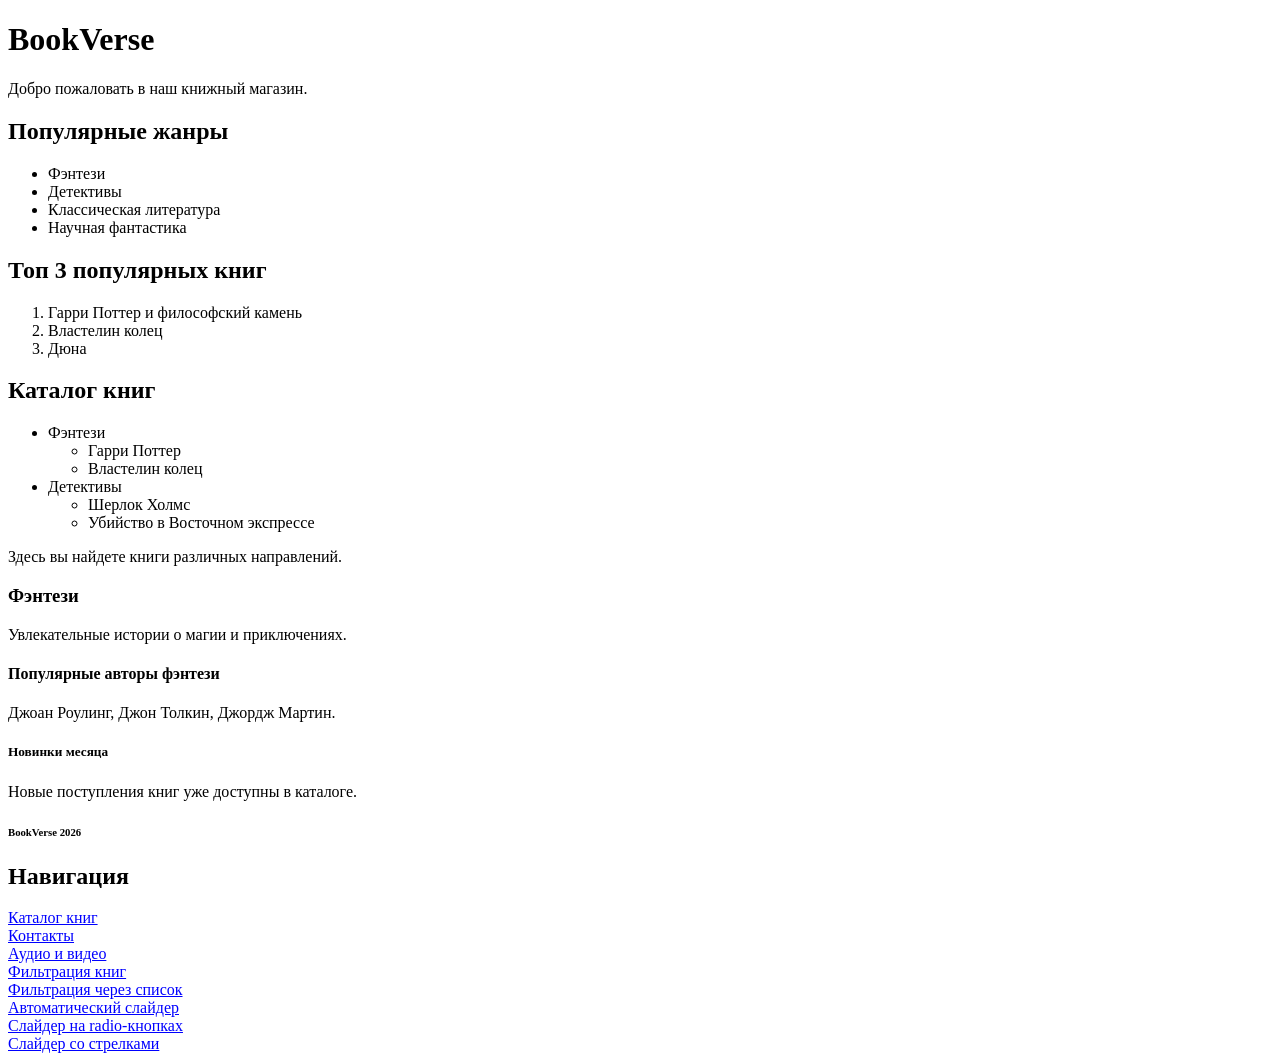
==== index.html @ 3c0b155a "8 moduls" ====
<!DOCTYPE html>
<html>

<head>
    <meta charset="UTF-8">
    <title>BookVerse</title>
</head>

<body>

    <h1>BookVerse</h1>

    <p>
        Добро пожаловать в наш книжный магазин.
    </p>




    <h2>Популярные жанры</h2>

<ul>
    <li>Фэнтези</li>
    <li>Детективы</li>
    <li>Классическая литература</li>
    <li>Научная фантастика</li>
</ul>

<h2>Топ 3 популярных книг</h2>

<ol>
    <li>Гарри Поттер и философский камень</li>
    <li>Властелин колец</li>
    <li>Дюна</li>
</ol>

<h2>Каталог книг</h2>

<ul>
    <li>
        Фэнтези
        <ul>
            <li>Гарри Поттер</li>
            <li>Властелин колец</li>
        </ul>
    </li>

    <li>
        Детективы
        <ul>
            <li>Шерлок Холмс</li>
            <li>Убийство в Восточном экспрессе</li>
        </ul>
    </li>
</ul>


    <p>
        Здесь вы найдете книги различных направлений.
    </p>

    <h3>Фэнтези</h3>

    <p>
        Увлекательные истории о магии и приключениях.
    </p>

    <h4>Популярные авторы фэнтези</h4>

    <p>
        Джоан Роулинг, Джон Толкин, Джордж Мартин.
    </p>

    <h5>Новинки месяца</h5>

    <p>
        Новые поступления книг уже доступны в каталоге.
    </p>

    <h6>BookVerse 2026</h6>

<h2>Навигация</h2>

<!-- Главное меню сайта -->

<a href="catalog.html" style="color: blue;">Каталог книг</a>

<br>

<a href="contacts.html" style="color: blue;">Контакты</a>

<br>
<a href="media.html" style="color: blue;">Аудио и видео</a>

<br>
<a href="filter.html" style="color: blue;">Фильтрация книг</a>

<br>
<a href="filter-select.html" style="color: blue;">
Фильтрация через список

<br>
<a href="module8/slider1.html" style="color: blue;">Автоматический слайдер</a>

<br>
<a href="module8/slider2.html" style="color: blue;">Слайдер на radio-кнопках</a>

<br>
<a href="module8/slider3.html" style="color: blue;">Слайдер со стрелками</a>
</a>
</body>
</html>
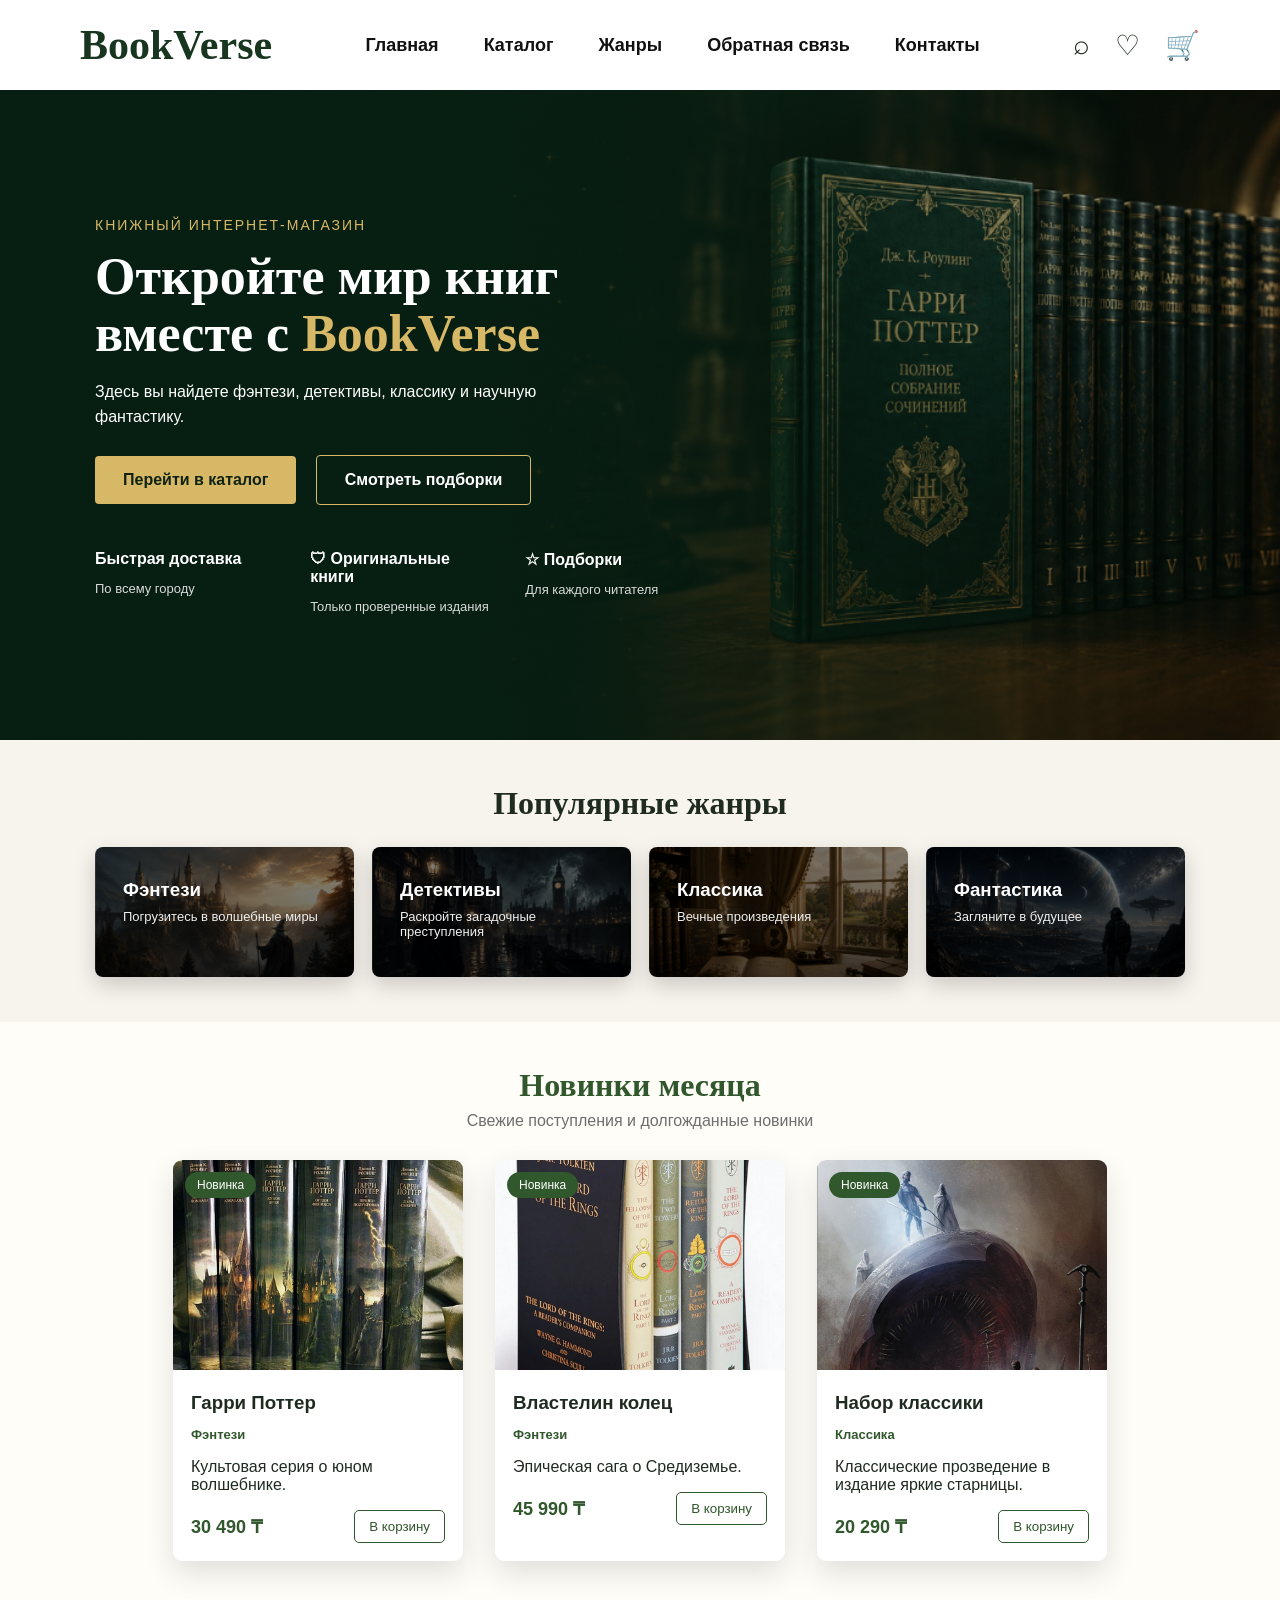
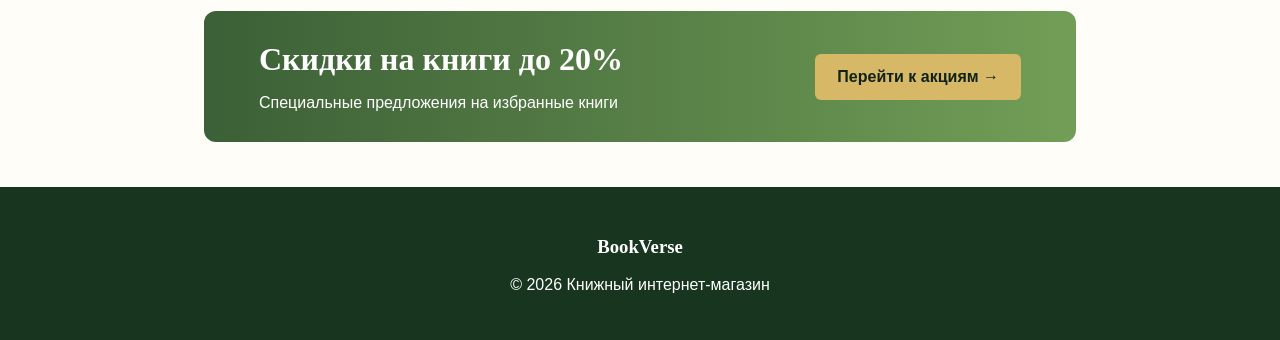
==== commit 19ee8edc: "finished project" ====
--- a/index.html
+++ b/index.html
@@ -4,109 +4,162 @@
 <head>
     <meta charset="UTF-8">
     <title>BookVerse</title>
+    <link rel="stylesheet" href="css/style.css">
 </head>
 
 <body>
 
-    <h1>BookVerse</h1>
+<header class="header">
+    <div class="logo">BookVerse</div>
 
-    <p>
-        Добро пожаловать в наш книжный магазин.
-    </p>
+    <nav class="menu">
+        <a href="index.html">Главная</a>
+        <a href="catalog.html">Каталог</a>
+        <a href="filter.html">Жанры</a>
+        <a href="feedback.html">Обратная связь</a>
+        <a href="contacts.html">Контакты</a>
+    </nav>
+
+    <div class="icons">
+        <span>⌕</span>
+        <span>♡</span>
+        <span>🛒</span>
+    </div>
+</header>
+
+<section class="hero">
+    <div class="hero-content">
+        <p class="hero-subtitle">Книжный интернет-магазин</p>
+
+        <h1>
+            Откройте мир книг<br>
+            вместе с <span>BookVerse</span>
+        </h1>
+
+        <p class="hero-description">
+            Здесь вы найдете фэнтези, детективы, классику и научную фантастику.
+        </p>
+
+        <div class="hero-buttons">
+            <a href="catalog.html" class="btn gold">Перейти в каталог</a>
+            <a href="module8/slider3.html" class="btn outline">Смотреть подборки</a>
+        </div>
+
+        <div class="features">
+            <div>
+                <b> Быстрая доставка</b>
+                <p>По всему городу</p>
+            </div>
+
+            <div>
+                <b>🛡 Оригинальные книги</b>
+                <p>Только проверенные издания</p>
+            </div>
+
+            <div>
+                <b>☆ Подборки</b>
+                <p>Для каждого читателя</p>
+            </div>
+        </div>
+    </div>
+
+
+</section>
+
+<section class="section">
+    <h2>Популярные жанры</h2>
+
+    <div class="genre-cards">
+        <div class="genre-card fantasy">
+            <h3>Фэнтези</h3>
+            <p>Погрузитесь в волшебные миры</p>
+        </div>
+
+        <div class="genre-card detective">
+            <h3>Детективы</h3>
+            <p>Раскройте загадочные преступления</p>
+        </div>
+
+        <div class="genre-card classic">
+            <h3>Классика</h3>
+            <p>Вечные произведения</p>
+        </div>
+
+        <div class="genre-card sci-fi">
+            <h3>Фантастика</h3>
+            <p>Загляните в будущее</p>
+        </div>
+    </div>
+</section>
+
+<section class="section light">
+    <div class="section-title">
+        
+        <h2>Новинки месяца</h2>
+        <p>Свежие поступления и долгожданные новинки</p>
+    </div>
+
+    <div class="book-grid">
+        <div class="book-card">
+            <div class="label">Новинка</div>
+            <img src="images/book1.jpg" alt="Гарри Поттер">
+            <div class="book-info">
+                <h3>Гарри Поттер</h3>
+                <p class="category">Фэнтези</p>
+                <p>Культовая серия о юном волшебнике.</p>
+                <div class="price-row">
+                    <b>30 490 ₸</b>
+                    <button>В корзину</button>
+                </div>
+            </div>
+        </div>
+
+        <div class="book-card">
+            <div class="label">Новинка</div>
+            <img src="images/book2.jpg" alt="Властелин колец">
+            <div class="book-info">
+                <h3>Властелин колец</h3>
+                <p class="category">Фэнтези</p>
+                <p>Эпическая сага о Средиземье.</p>
+                <div class="price-row">
+                    <b>45 990 ₸</b>
+                    <button>В корзину</button>
+                </div>
+            </div>
+        </div>
+
+        <div class="book-card">
+            <div class="label">Новинка</div>
+            <img src="images/book3.jpg" alt="Дюна">
+            <div class="book-info">
+                <h3>Набор классики</h3>
+                <p class="category">Классика</p>
+                <p>Классические прозведение в издание яркие старницы.</p>
+                <div class="price-row">
+                    <b>20 290 ₸</b>
+                    <button>В корзину</button>
+                </div>
+            </div>
+        </div>
+    </div>
+
+    <div class="sale">
+        <div>
+            <h2>Скидки на книги до 20%</h2>
+            <p>Специальные предложения на избранные книги</p>
+        </div>
+
+        <a href="catalog.html">Перейти к акциям →</a>
+    </div>
+</section>
 
 
 
+<footer class="footer">
+    <h3>BookVerse</h3>
+    <p>© 2026 Книжный интернет-магазин</p>
+</footer>
 
-    <h2>Популярные жанры</h2>
+</body>
 
-<ul>
-    <li>Фэнтези</li>
-    <li>Детективы</li>
-    <li>Классическая литература</li>
-    <li>Научная фантастика</li>
-</ul>
-
-<h2>Топ 3 популярных книг</h2>
-
-<ol>
-    <li>Гарри Поттер и философский камень</li>
-    <li>Властелин колец</li>
-    <li>Дюна</li>
-</ol>
-
-<h2>Каталог книг</h2>
-
-<ul>
-    <li>
-        Фэнтези
-        <ul>
-            <li>Гарри Поттер</li>
-            <li>Властелин колец</li>
-        </ul>
-    </li>
-
-    <li>
-        Детективы
-        <ul>
-            <li>Шерлок Холмс</li>
-            <li>Убийство в Восточном экспрессе</li>
-        </ul>
-    </li>
-</ul>
-
-
-    <p>
-        Здесь вы найдете книги различных направлений.
-    </p>
-
-    <h3>Фэнтези</h3>
-
-    <p>
-        Увлекательные истории о магии и приключениях.
-    </p>
-
-    <h4>Популярные авторы фэнтези</h4>
-
-    <p>
-        Джоан Роулинг, Джон Толкин, Джордж Мартин.
-    </p>
-
-    <h5>Новинки месяца</h5>
-
-    <p>
-        Новые поступления книг уже доступны в каталоге.
-    </p>
-
-    <h6>BookVerse 2026</h6>
-
-<h2>Навигация</h2>
-
-<!-- Главное меню сайта -->
-
-<a href="catalog.html" style="color: blue;">Каталог книг</a>
-
-<br>
-
-<a href="contacts.html" style="color: blue;">Контакты</a>
-
-<br>
-<a href="media.html" style="color: blue;">Аудио и видео</a>
-
-<br>
-<a href="filter.html" style="color: blue;">Фильтрация книг</a>
-
-<br>
-<a href="filter-select.html" style="color: blue;">
-Фильтрация через список
-
-<br>
-<a href="module8/slider1.html" style="color: blue;">Автоматический слайдер</a>
-
-<br>
-<a href="module8/slider2.html" style="color: blue;">Слайдер на radio-кнопках</a>
-
-<br>
-<a href="module8/slider3.html" style="color: blue;">Слайдер со стрелками</a>
-</a>
-</body>
 </html>
--- a/css/style.css
+++ b/css/style.css
@@ -0,0 +1,707 @@
+
+* {
+    box-sizing: border-box;
+}
+
+body {
+    margin: 0;
+    font-family: Arial, sans-serif;
+    background-color: #f7f3ed;
+    color: #1f2b20;
+}
+
+.header {
+    height: 90px;
+    padding: 0 80px;
+
+    display: flex;
+    align-items: center;
+    justify-content: space-between;
+
+    background: white;
+}
+
+.logo {
+    font-family: Georgia, serif;
+    font-size: 42px;
+    font-weight: bold;
+    color: #17351f;
+}
+
+.menu {
+    display: flex;
+    gap: 45px;
+}
+
+.menu a {
+    color: #111;
+    text-decoration: none;
+    font-weight: 600;
+    font-size: 18px;
+    transition: 0.3s;
+}
+.menu a:hover {
+    color: #c9a44c;
+}
+
+.icons {
+    display: flex;
+    gap: 25px;
+}
+
+.icons span {
+    font-size: 28px;
+    cursor: pointer;
+}
+
+.hero {
+    min-height: 650px;
+
+    padding: 80px 95px;
+
+    display: flex;
+    align-items: center;
+
+    color: white;
+
+    background:
+        linear-gradient(
+            90deg,
+            rgba(6, 31, 18, 0.95) 0%,
+            rgba(6, 31, 18, 0.85) 35%,
+            rgba(6, 31, 18, 0.15) 100%
+        ),
+        url("../images/hero-books.jpg");
+
+    background-size: cover;
+    background-position: center;
+}
+
+.hero-content {
+    width: 56%;
+}
+
+.hero-subtitle {
+    color: #d7b866;
+    text-transform: uppercase;
+    letter-spacing: 2px;
+    font-size: 14px;
+}
+
+.hero h1 {
+    font-family: Georgia, serif;
+    font-size: 52px;
+    line-height: 1.1;
+    margin: 15px 0;
+}
+
+.hero h1 span {
+    color: #d7b866;
+}
+
+.hero-description {
+    width: 520px;
+    font-size: 16px;
+    line-height: 1.6;
+}
+
+.hero-buttons {
+    margin-top: 25px;
+}
+
+.btn {
+    display: inline-block;
+    padding: 15px 28px;
+    margin-right: 15px;
+    text-decoration: none;
+    border-radius: 4px;
+    font-weight: bold;
+}
+
+.gold {
+    background-color: #d7b866;
+    color: #102313;
+}
+
+.outline {
+    color: white;
+    border: 1px solid #d7b866;
+}
+
+.features {
+    display: flex;
+    gap: 35px;
+    margin-top: 45px;
+}
+
+.features div {
+    width: 190px;
+}
+
+.features b {
+    color: white;
+}
+
+.features p {
+    color: #d9d9d9;
+    font-size: 13px;
+}
+
+.hero-book img {
+    width: 300px;
+    height: 390px;
+    object-fit: cover;
+    border-radius: 8px;
+    box-shadow: 0 30px 60px rgba(0, 0, 0, 0.45);
+}
+
+.section {
+    padding: 45px 95px;
+    text-align: center;
+}
+
+.section h2 {
+    font-family: Georgia, serif;
+    font-size: 32px;
+    margin: 0 0 25px;
+}
+
+.genre-cards {
+    display: grid;
+    grid-template-columns: repeat(4, 1fr);
+    gap: 18px;
+}
+
+.genre-card {
+    min-height: 130px;
+    padding: 32px 28px;
+    text-align: left;
+    color: white;
+    border-radius: 8px;
+    background-color: #17351f;
+    box-shadow: 0 8px 22px rgba(0, 0, 0, 0.18);
+}
+
+.genre-card h3 {
+    margin: 0 0 8px;
+}
+
+.genre-card p {
+    margin: 0;
+    font-size: 13px;
+    color: #eeeeee;
+}
+
+.fantasy {
+    background:
+    linear-gradient(rgba(0,0,0,.45),
+    rgba(0,0,0,.65)),
+    url("../images/fantasy.jpg");
+
+    background-size: cover;
+}
+
+.detective {
+    background:
+    linear-gradient(rgba(0,0,0,.45),
+    rgba(0,0,0,.65)),
+    url("../images/detective.jpg");
+
+    background-size: cover;
+}
+
+.classic {
+    background:
+    linear-gradient(rgba(0,0,0,.45),
+    rgba(0,0,0,.65)),
+    url("../images/classic.jpg");
+
+    background-size: cover;
+}
+
+.sci-fi {
+    background:
+    linear-gradient(rgba(0,0,0,.45),
+    rgba(0,0,0,.65)),
+    url("../images/scifi.jpg");
+
+    background-size: cover;
+}
+
+.light {
+    background-color: #fffdf8;
+}
+
+.section-title span {
+    color: #d7b866;
+    font-size: 24px;
+}
+
+.section-title h2 {
+    color: #31572c;
+    margin-bottom: 8px;
+}
+
+.section-title p {
+    color: #6e6e6e;
+    margin-top: 0;
+}
+
+.book-grid {
+    display: flex;
+    justify-content: center;
+    gap: 32px;
+    margin-top: 30px;
+}
+
+.book-card {
+    width: 290px;
+    position: relative;
+    background-color: white;
+    border-radius: 9px;
+    overflow: hidden;
+    text-align: left;
+    box-shadow: 0 12px 30px rgba(0, 0, 0, 0.12);
+    transition: 0.4s;
+}
+
+.book-card:hover {
+    transform: translateY(-8px);
+}
+
+.book-card img {
+    width: 100%;
+    height: 210px;
+    object-fit: cover;
+}
+
+.label {
+    position: absolute;
+    top: 12px;
+    left: 12px;
+    padding: 6px 12px;
+    background-color: #31572c;
+    color: white;
+    border-radius: 20px;
+    font-size: 12px;
+}
+
+.book-info {
+    padding: 18px;
+}
+
+.book-info h3 {
+    margin: 0 0 5px;
+}
+
+.category {
+    color: #31572c;
+    font-weight: bold;
+    font-size: 13px;
+}
+
+.price-row {
+    display: flex;
+    justify-content: space-between;
+    align-items: center;
+}
+
+.price-row b {
+    color: #31572c;
+    font-size: 18px;
+}
+
+.price-row button {
+    padding: 8px 14px;
+    border: 1px solid #31572c;
+    background-color: white;
+    color: #31572c;
+    border-radius: 5px;
+}
+
+.sale {
+    width: 80%;
+    margin: 50px auto 0;
+    padding: 30px 55px;
+    display: flex;
+    justify-content: space-between;
+    align-items: center;
+    text-align: left;
+    color: white;
+    border-radius: 12px;
+    background:
+        linear-gradient(90deg, rgba(49, 87, 44, 0.95), rgba(106, 153, 78, 0.95));
+    animation-name: bannerAnimation;
+    animation-duration: 4s;
+    animation-iteration-count: infinite;
+    animation-direction: alternate;
+}
+
+.sale h2 {
+    margin: 0;
+    color: white;
+}
+
+.sale p {
+    margin-bottom: 0;
+}
+
+.sale a {
+    padding: 14px 22px;
+    background-color: #d7b866;
+    color: #102313;
+    text-decoration: none;
+    border-radius: 6px;
+    font-weight: bold;
+}
+
+@keyframes bannerAnimation {
+    from {
+        opacity: 0.75;
+    }
+
+    to {
+        opacity: 1;
+    }
+}
+
+.module-cards {
+    display: grid;
+    grid-template-columns: repeat(4, 1fr);
+    gap: 18px;
+    margin-top: 30px;
+}
+
+.module-cards a {
+    padding: 22px;
+    background-color: #fffdf8;
+    color: #31572c;
+    text-decoration: none;
+    border: 1px solid #e3d8c5;
+    border-radius: 8px;
+    font-weight: bold;
+}
+
+.footer {
+    padding: 30px;
+    text-align: center;
+    color: white;
+    background-color: #17351f;
+}
+
+.footer h3 {
+    font-family: Georgia, serif;
+}
+
+.catalog-hero {
+    padding: 70px 95px;
+    color: white;
+    background:
+        linear-gradient(90deg, rgba(5, 35, 18, 0.95), rgba(5, 35, 18, 0.25)),
+        url("../images/hero-books1.jpg");
+    background-size: cover;
+    background-position: center;
+}
+
+.catalog-hero h1 {
+    margin: 0;
+    font-family: Georgia, serif;
+    font-size: 42px;
+}
+
+.catalog-page {
+    display: flex;
+    gap: 35px;
+    padding: 35px 95px;
+}
+
+.filters {
+    width: 250px;
+    padding: 22px;
+    background-color: #fffdf8;
+    border: 1px solid #e5dfd3;
+    border-radius: 8px;
+}
+
+.filters h3 {
+    margin-top: 25px;
+    color: #17351f;
+}
+
+.filters label {
+    display: block;
+    margin: 13px 0;
+    font-size: 14px;
+}
+
+.filters input[type="range"] {
+    width: 100%;
+}
+
+.filter-btn {
+    width: 100%;
+    margin-top: 25px;
+    padding: 14px;
+    border: none;
+    border-radius: 5px;
+    color: white;
+    background-color: #17351f;
+    font-weight: bold;
+}
+
+.reset {
+    text-align: center;
+    color: #a07035;
+    font-size: 14px;
+}
+
+.catalog-content {
+    flex: 1;
+}
+
+.catalog-top {
+    display: flex;
+    justify-content: space-between;
+    align-items: center;
+    margin-bottom: 20px;
+}
+
+.catalog-top select {
+    padding: 10px 15px;
+    border: 1px solid #d8d0c2;
+    border-radius: 5px;
+    background-color: white;
+}
+
+.catalog-grid {
+    display: grid;
+    grid-template-columns: repeat(5, 1fr);
+    gap: 22px;
+}
+
+.catalog-card {
+    position: relative;
+    padding: 14px;
+    background-color: #fffdf8;
+    border: 1px solid #e2d8c8;
+    border-radius: 8px;
+    box-shadow: 0 8px 20px rgba(0, 0, 0, 0.06);
+}
+
+.catalog-card img {
+    width: 100%;
+    height: 210px;
+    object-fit: cover;
+    border-radius: 5px;
+}
+
+.catalog-card h3 {
+    margin: 12px 0 6px;
+    font-size: 15px;
+}
+
+.catalog-card p {
+    margin: 0 0 8px;
+    font-size: 13px;
+    color: #555;
+}
+
+.catalog-card span {
+    display: block;
+    margin-bottom: 10px;
+    color: #31572c;
+    font-size: 12px;
+    font-weight: bold;
+}
+
+.catalog-card b {
+    display: block;
+    font-size: 18px;
+    color: #17351f;
+}
+
+.catalog-card button {
+    position: absolute;
+    right: 14px;
+    bottom: 14px;
+    width: 38px;
+    height: 38px;
+    border: none;
+    border-radius: 5px;
+    color: white;
+    background-color: #17351f;
+}
+
+.price-values {
+    display: flex;
+    justify-content: space-between;
+    font-size: 13px;
+    color: #777;
+    margin-bottom: 8px;
+}
+
+.filters input[type="checkbox"] {
+    margin-right: 8px;
+}
+
+.filters input[type="range"] {
+    width: 100%;
+    accent-color: #17351f;
+}
+
+.reset {
+    cursor: pointer;
+}
+
+.feedback-hero {
+    padding: 75px 95px;
+    color: white;
+    background:
+        linear-gradient(90deg, rgba(5, 35, 18, 0.95), rgba(5, 35, 18, 0.25)),
+        url("../images/hero-books.jpg");
+    background-size: cover;
+    background-position: center;
+}
+
+.feedback-hero h1 {
+    margin: 0;
+    font-family: Georgia, serif;
+    font-size: 42px;
+}
+
+.feedback-hero p {
+    font-size: 17px;
+}
+
+.feedback-page {
+    padding: 50px 95px;
+}
+
+.feedback-card {
+    display: grid;
+    grid-template-columns: 1fr 1.3fr;
+    gap: 40px;
+    padding: 40px;
+    background-color: #fffdf8;
+    border: 1px solid #e5dfd3;
+    border-radius: 14px;
+    box-shadow: 0 12px 35px rgba(0, 0, 0, 0.08);
+}
+
+.feedback-info {
+    padding: 20px;
+    color: white;
+    border-radius: 12px;
+    background:
+        linear-gradient(160deg, rgba(23, 53, 31, 0.95), rgba(49, 87, 44, 0.95)),
+        url("../images/classic.jpg");
+    background-size: cover;
+    background-position: center;
+}
+
+.feedback-info h2 {
+    font-family: Georgia, serif;
+    font-size: 34px;
+    margin: 10px 0;
+}
+
+.feedback-info p {
+    line-height: 1.6;
+}
+
+.contact-mini {
+    margin-top: 35px;
+}
+
+.feedback-form {
+    display: grid;
+    gap: 13px;
+}
+
+.feedback-form label {
+    font-weight: bold;
+    color: #17351f;
+}
+
+.feedback-form input,
+.feedback-form select,
+.feedback-form textarea {
+    width: 100%;
+    padding: 13px 15px;
+    border: 1px solid #d8d0c2;
+    border-radius: 7px;
+    background-color: white;
+    font-family: Arial, sans-serif;
+}
+
+.feedback-form textarea {
+    resize: vertical;
+}
+
+.form-group {
+    padding: 15px;
+    background-color: #f7f3ed;
+    border-radius: 8px;
+}
+
+.form-group p {
+    margin-top: 0;
+    font-weight: bold;
+    color: #17351f;
+}
+
+.feedback-form .check {
+    display: inline-block;
+    width: auto;
+    margin: 6px 14px 6px 0;
+    font-weight: normal;
+}
+
+.feedback-form .check input {
+    width: auto;
+    margin-right: 6px;
+}
+
+.news {
+    padding: 12px;
+    background-color: #f7f3ed;
+    border-radius: 8px;
+}
+
+.feedback-form button {
+    margin-top: 10px;
+    padding: 15px;
+    border: none;
+    border-radius: 7px;
+    background-color: #17351f;
+    color: white;
+    font-weight: bold;
+    font-size: 15px;
+    cursor: pointer;
+}
+
+.feedback-form button:hover {
+    background-color: #31572c;
+}
+.genre-card {
+    position: relative;
+    overflow: hidden;
+}
+
+.genre-card::before {
+    content: "";
+    position: absolute;
+    inset: 0;
+    background-color: rgba(23, 53, 31, 0);
+    transition: 0.3s;
+}
+
+.genre-card:hover::before {
+    background-color: rgba(23, 53, 31, 0.65);
+}
+
+.genre-card h3,
+.genre-card p {
+    position: relative;
+    z-index: 1;
+}
